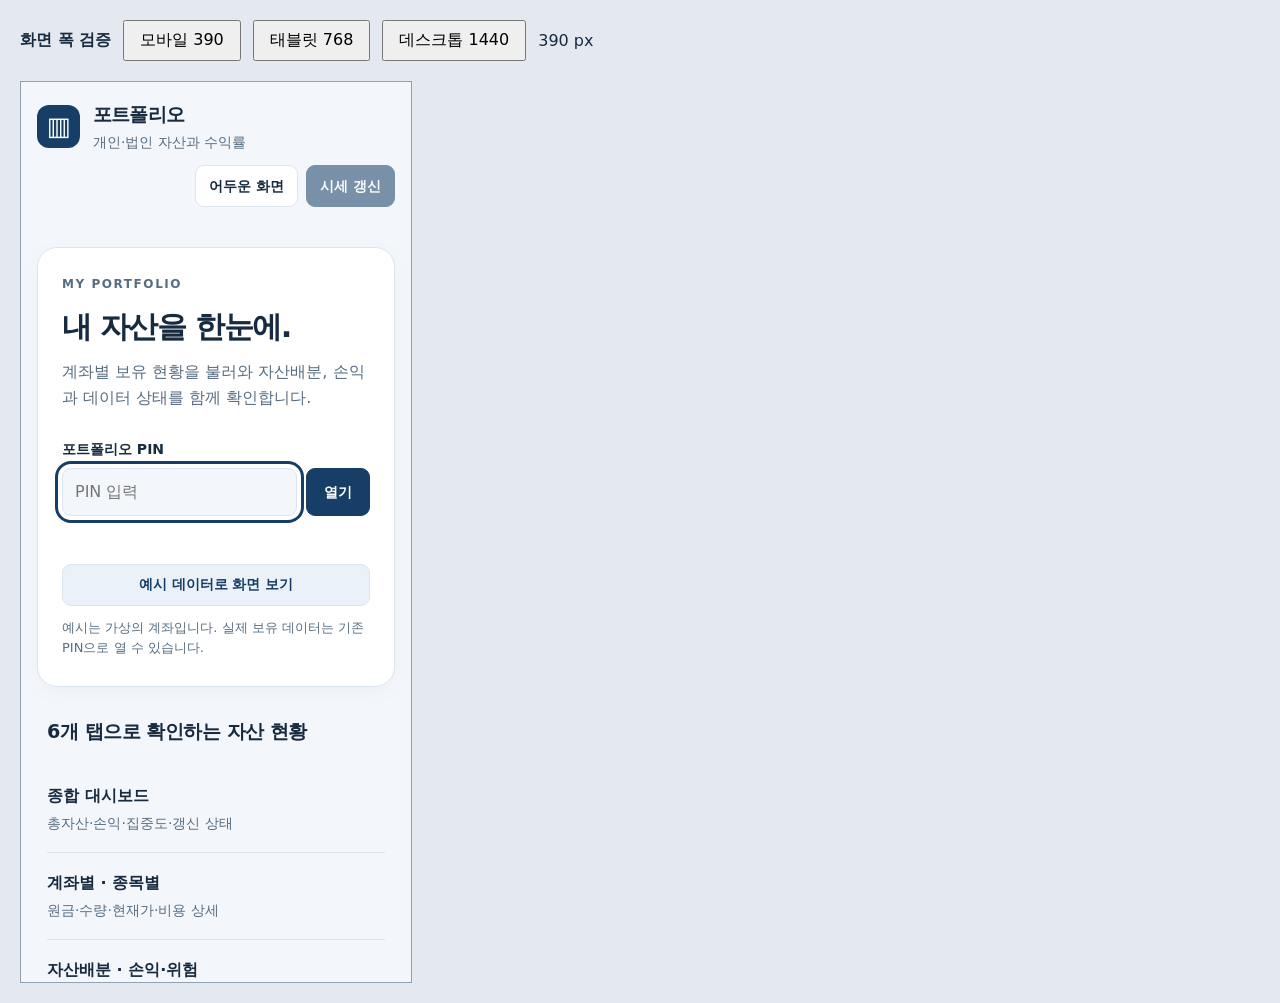
==== tests/viewport.html @ 8c686bb6 "포트폴리오 v2: 종합 대시보드·상세 분석 탭, 시세 및 집계 오류 수정" ====
<!doctype html><html lang="ko"><head><meta charset="utf-8"><title>포트폴리오 화면 검증</title><meta name="viewport" content="width=device-width,initial-scale=1"><style>body{font:16px system-ui;background:#e4e9f0;margin:20px;color:#172b40}header{display:flex;gap:12px;align-items:center;margin-bottom:20px}button{font:inherit;padding:8px 15px}iframe{display:block;border:1px solid #90a3b5;background:white;max-width:100%}</style></head><body><header><strong>화면 폭 검증</strong><button data-width="390">모바일 390</button><button data-width="768">태블릿 768</button><button data-width="1440">데스크톱 1440</button><span id="width">390 px</span></header><iframe id="preview" src="../" title="포트폴리오 검증 화면" width="390" height="900"></iframe><script>document.querySelectorAll('button').forEach(b=>b.onclick=()=>{document.getElementById('preview').width=b.dataset.width;document.getElementById('width').textContent=b.dataset.width+' px'});</script></body></html>
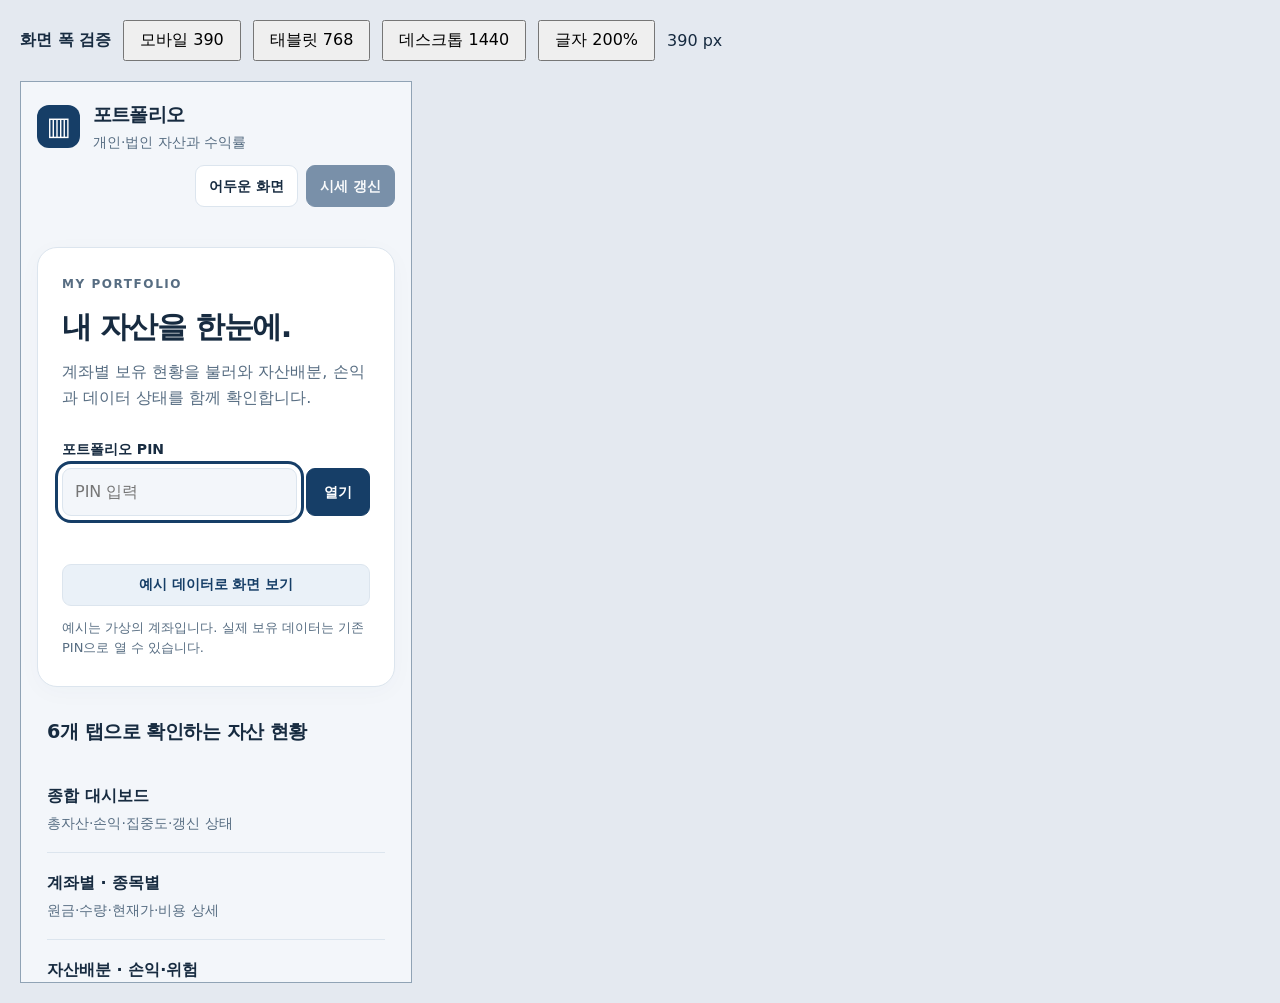
==== commit c185e1cb: "국내 KR 시세 연동 호환·데이터 검증 보강 및 확대 화면 QA" ====
--- a/tests/viewport.html
+++ b/tests/viewport.html
@@ -1 +1 @@
-<!doctype html><html lang="ko"><head><meta charset="utf-8"><title>포트폴리오 화면 검증</title><meta name="viewport" content="width=device-width,initial-scale=1"><style>body{font:16px system-ui;background:#e4e9f0;margin:20px;color:#172b40}header{display:flex;gap:12px;align-items:center;margin-bottom:20px}button{font:inherit;padding:8px 15px}iframe{display:block;border:1px solid #90a3b5;background:white;max-width:100%}</style></head><body><header><strong>화면 폭 검증</strong><button data-width="390">모바일 390</button><button data-width="768">태블릿 768</button><button data-width="1440">데스크톱 1440</button><span id="width">390 px</span></header><iframe id="preview" src="../" title="포트폴리오 검증 화면" width="390" height="900"></iframe><script>document.querySelectorAll('button').forEach(b=>b.onclick=()=>{document.getElementById('preview').width=b.dataset.width;document.getElementById('width').textContent=b.dataset.width+' px'});</script></body></html>
+<!doctype html><html lang="ko"><head><meta charset="utf-8"><title>포트폴리오 화면 검증</title><meta name="viewport" content="width=device-width,initial-scale=1"><style>body{font:16px system-ui;background:#e4e9f0;margin:20px;color:#172b40}header{display:flex;gap:12px;align-items:center;margin-bottom:20px}button{font:inherit;padding:8px 15px}iframe{display:block;border:1px solid #90a3b5;background:white;max-width:100%}</style></head><body><header><strong>화면 폭 검증</strong><button data-width="390">모바일 390</button><button data-width="768">태블릿 768</button><button data-width="1440">데스크톱 1440</button><button id="text-size">글자 200%</button><span id="width">390 px</span></header><iframe id="preview" src="../" title="포트폴리오 검증 화면" width="390" height="900"></iframe><script>document.querySelectorAll('[data-width]').forEach(b=>b.onclick=()=>{document.getElementById('preview').width=b.dataset.width;document.getElementById('width').textContent=b.dataset.width+' px'});document.getElementById('text-size').onclick=()=>{const doc=document.getElementById('preview').contentDocument,large=doc.documentElement.style.fontSize==='32px';doc.documentElement.style.fontSize=large?'16px':'32px';document.getElementById('text-size').textContent=large?'글자 200%':'글자 100%'};</script></body></html>
